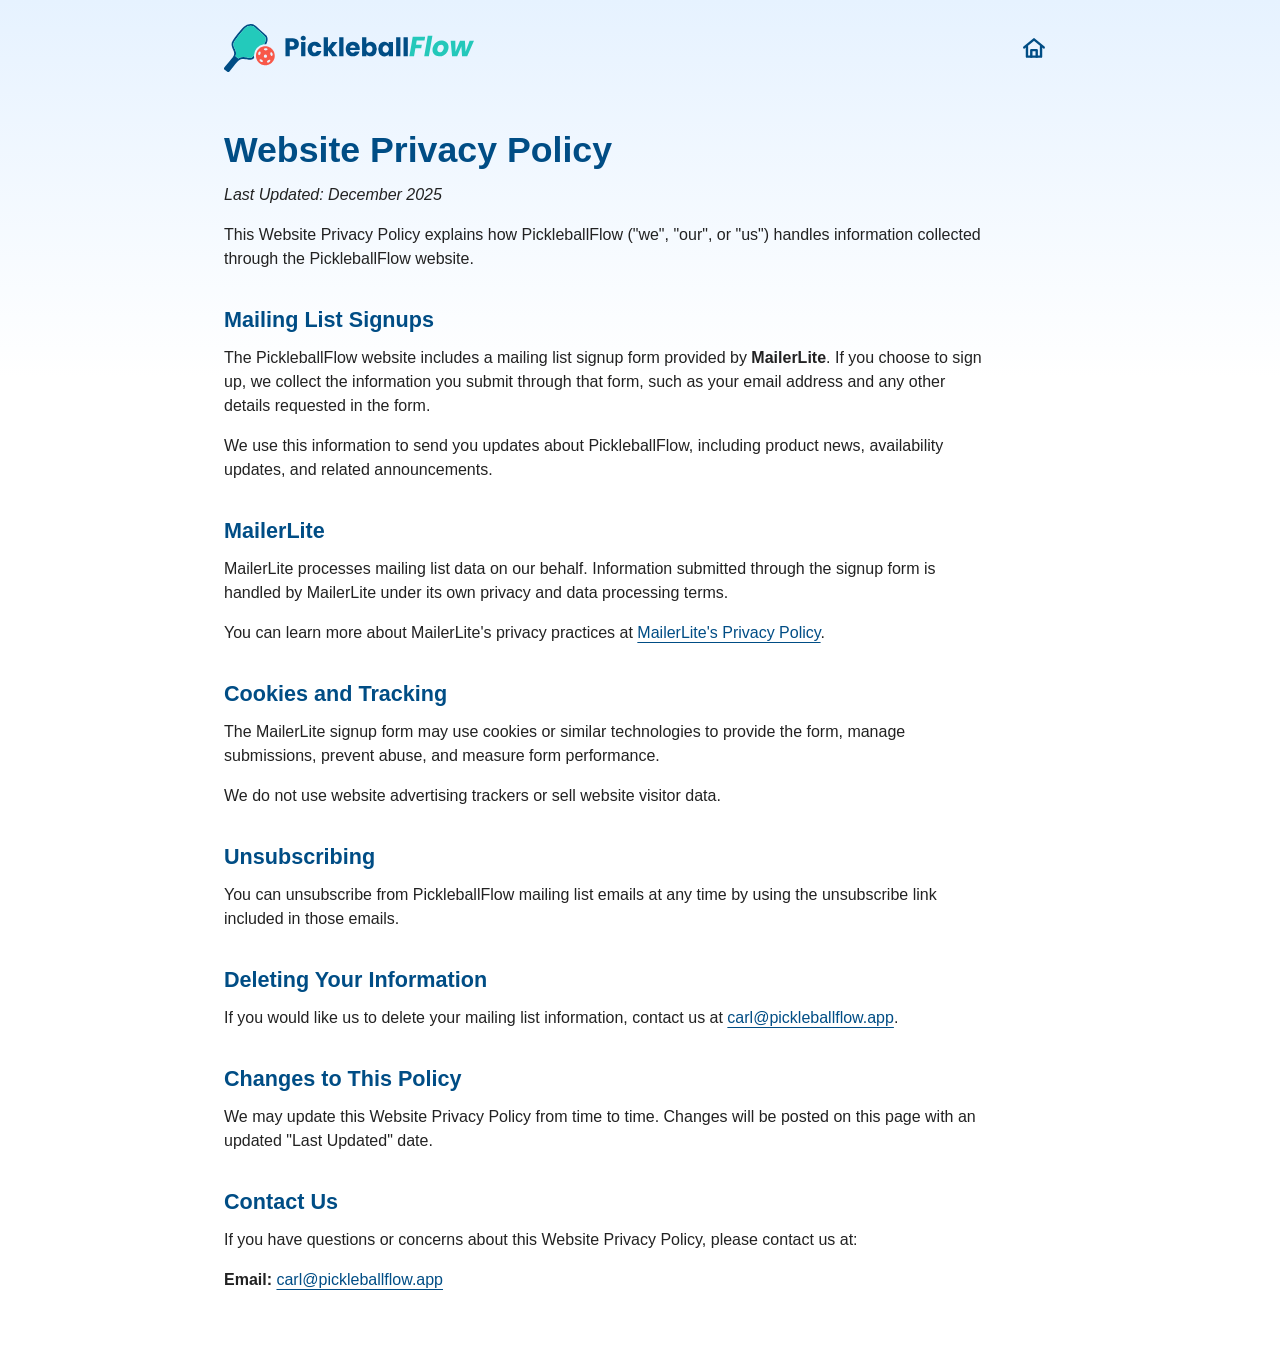
==== privacy-web.html @ 86a2e89a "Add website privacy policy" ====
<!doctype html>
<html lang="en">
  <head>
    <meta charset="utf-8">
    <meta name="viewport" content="width=device-width, initial-scale=1">
    <title>Website Privacy Policy | PickleballFlow</title>
    <meta
      name="description"
      content="PickleballFlow website privacy policy."
    >
    <meta name="theme-color" content="#004d85">

    <meta property="og:title" content="PickleballFlow Website Privacy Policy">
    <meta
      property="og:description"
      content="How the PickleballFlow website handles mailing list signups."
    >
    <meta property="og:type" content="website">
    <meta property="og:url" content="https://pickleballflow.app/privacy-web">
    <meta property="og:image" content="https://pickleballflow.app/assets/favicon.png">

    <link rel="icon" href="assets/favicon.png" type="image/png">
    <link rel="apple-touch-icon" href="assets/favicon.png">
    <link rel="stylesheet" href="styles.css">
  </head>
  <body>
    <header class="legal-header">
      <a href="index.html" aria-label="PickleballFlow home">
        <img
          class="legal-logo"
          src="assets/logo.svg"
          alt="PickleballFlow"
          width="818"
          height="155"
        >
      </a>
      <a class="close-link" href="index.html" aria-label="Back to PickleballFlow home">
        <svg class="home-icon" viewBox="0 0 24 24" aria-hidden="true" focusable="false">
          <path d="M3 11.5 12 4l9 7.5"></path>
          <path d="M5.5 10.5V20h13v-9.5"></path>
          <path d="M9.5 20v-6h5v6"></path>
        </svg>
      </a>
    </header>

    <main class="legal-page">
      <article class="legal-content">
        <h1>Website Privacy Policy</h1>

        <p class="last-updated">Last Updated: December 2025</p>

        <p>This Website Privacy Policy explains how PickleballFlow ("we", "our", or "us") handles information collected through the PickleballFlow website.</p>

        <h2>Mailing List Signups</h2>

        <p>The PickleballFlow website includes a mailing list signup form provided by <strong>MailerLite</strong>. If you choose to sign up, we collect the information you submit through that form, such as your email address and any other details requested in the form.</p>

        <p>We use this information to send you updates about PickleballFlow, including product news, availability updates, and related announcements.</p>

        <h2>MailerLite</h2>

        <p>MailerLite processes mailing list data on our behalf. Information submitted through the signup form is handled by MailerLite under its own privacy and data processing terms.</p>

        <p>You can learn more about MailerLite's privacy practices at <a href="https://www.mailerlite.com/legal/privacy-policy">MailerLite's Privacy Policy</a>.</p>

        <h2>Cookies and Tracking</h2>

        <p>The MailerLite signup form may use cookies or similar technologies to provide the form, manage submissions, prevent abuse, and measure form performance.</p>

        <p>We do not use website advertising trackers or sell website visitor data.</p>

        <h2>Unsubscribing</h2>

        <p>You can unsubscribe from PickleballFlow mailing list emails at any time by using the unsubscribe link included in those emails.</p>

        <h2>Deleting Your Information</h2>

        <p>If you would like us to delete your mailing list information, contact us at <a href="mailto:carl@pickleballflow.app">carl@pickleballflow.app</a>.</p>

        <h2>Changes to This Policy</h2>

        <p>We may update this Website Privacy Policy from time to time. Changes will be posted on this page with an updated "Last Updated" date.</p>

        <h2>Contact Us</h2>

        <p>If you have questions or concerns about this Website Privacy Policy, please contact us at:</p>
        <p><strong>Email:</strong> <a href="mailto:carl@pickleballflow.app">carl@pickleballflow.app</a></p>
      </article>
    </main>

    <script>
      const legalHeader = document.querySelector('.legal-header');

      function updateHeaderSize() {
        legalHeader.classList.toggle('is-compact', window.scrollY > 24);
      }

      updateHeaderSize();
      window.addEventListener('scroll', updateHeaderSize, { passive: true });
    </script>
  </body>
</html>
---- styles.css ----
:root {
  --color-navy: #004d85;
  --color-teal: #23cabb;
  --color-coral: #f85849;
  --color-light-blue: #e6f2ff;
  --color-white: #ffffff;
  --color-text: #000000;
  --color-muted: #666666;
  --color-border: #e0e0e0;
  --focus-ring: 0 0 0 4px rgba(35, 202, 187, 0.35);
  --legal-header-height: 96px;
}

* {
  box-sizing: border-box;
}

html {
  min-height: 100%;
}

body {
  min-height: 100vh;
  margin: 0;
  color: var(--color-text);
  background: var(--color-white);
  font-family: -apple-system, BlinkMacSystemFont, "Segoe UI", sans-serif;
  line-height: 1.5;
}

body::before {
  position: fixed;
  inset: 0;
  z-index: -1;
  content: "";
  background:
    linear-gradient(180deg, var(--color-light-blue) 0%, var(--color-white) 42%);
}

a {
  color: var(--color-navy);
  text-decoration-thickness: 1px;
  text-underline-offset: 0.22em;
}

a:hover {
  color: #003d6a;
}

a:focus-visible {
  outline: 2px solid var(--color-navy);
  outline-offset: 4px;
  box-shadow: var(--focus-ring);
}

.page-shell {
  position: relative;
  display: grid;
  min-height: 100svh;
  padding: 24px;
  place-items: center;
}

.hero-contact {
  position: absolute;
  top: 24px;
  right: 24px;
  z-index: 1;
  color: var(--color-muted);
  font-size: 0.92rem;
}

.hero-contact:hover {
  color: var(--color-navy);
}

.hero {
  display: grid;
  width: min(100%, 720px);
  justify-items: center;
  text-align: center;
}

.brand-logo {
  display: block;
  width: min(100%, 560px);
  height: auto;
}

.tagline {
  max-width: 36rem;
  margin: 28px 0 18px;
  color: var(--color-navy);
  font-family: "Poppins", -apple-system, BlinkMacSystemFont, "Segoe UI", sans-serif;
  font-size: clamp(1.2rem, 1rem + 0.8vw, 1.5rem);
  font-weight: 600;
  letter-spacing: 0;
}

.tagline span {
  display: block;
}

.store-link {
  display: inline-flex;
  border-radius: 6px;
}

.store-badge {
  display: block;
  width: min(180px, 52vw);
  height: auto;
}

.waitlist-form {
  width: 100%;
  margin-top: 0;
}

.waitlist-form .ml-embedded {
  width: 100%;
}

.legal-header {
  position: fixed;
  top: 0;
  right: 0;
  left: 0;
  z-index: 10;
  display: flex;
  min-height: var(--legal-header-height);
  align-items: center;
  justify-content: space-between;
  gap: 24px;
  padding: 18px max(24px, calc((100vw - 880px) / 2 + 24px));
  background: transparent;
  transition:
    min-height 180ms ease,
    padding 180ms ease,
    box-shadow 180ms ease,
    background-color 180ms ease,
    backdrop-filter 180ms ease;
}

.legal-header a {
  display: inline-flex;
  border-radius: 6px;
}

.legal-header.is-compact {
  min-height: 64px;
  padding-top: 10px;
  padding-bottom: 10px;
  background: rgba(255, 255, 255, 0.94);
  backdrop-filter: blur(12px);
  box-shadow: 0 8px 24px rgba(0, 77, 133, 0.1);
}

.close-link {
  flex: 0 0 auto;
  align-items: center;
  justify-content: center;
  width: 44px;
  height: 44px;
  color: var(--color-navy);
  text-decoration: none;
}

.close-link:hover {
  color: var(--color-coral);
}

.home-icon {
  display: block;
  width: 26px;
  height: 26px;
  fill: none;
  stroke: currentColor;
  stroke-linecap: round;
  stroke-linejoin: round;
  stroke-width: 2.2;
  transition:
    width 180ms ease,
    height 180ms ease;
}

.legal-header.is-compact .home-icon {
  width: 23px;
  height: 23px;
}

.legal-logo {
  display: block;
  width: min(250px, 68vw);
  height: auto;
  transition: width 180ms ease;
}

.legal-header.is-compact .legal-logo {
  width: min(180px, 56vw);
}

.legal-page {
  width: min(100%, 880px);
  margin: 0 auto;
  padding: calc(var(--legal-header-height) + 34px) 24px 56px;
}

.legal-content {
  max-width: 760px;
}

.legal-content h1 {
  margin: 0 0 12px;
  color: var(--color-navy);
  font-size: clamp(1.65rem, 1.35rem + 1.1vw, 2.25rem);
  line-height: 1.15;
  letter-spacing: 0;
}

.legal-content h2 {
  margin: 36px 0 12px;
  color: var(--color-navy);
  font-size: 1.35rem;
  line-height: 1.25;
  letter-spacing: 0;
}

.legal-content h3 {
  margin: 24px 0 8px;
  color: var(--color-text);
  font-size: 1.05rem;
  line-height: 1.3;
  letter-spacing: 0;
}

.legal-content p,
.legal-content li {
  color: #222222;
  font-size: 1rem;
}

.legal-content p {
  margin: 0 0 16px;
}

.legal-content ul {
  margin: 0 0 20px;
  padding-left: 1.35rem;
}

.legal-content li {
  margin: 8px 0;
}

.legal-content strong {
  font-weight: 700;
}

.last-updated {
  color: var(--color-muted);
  font-style: italic;
}

.visually-hidden {
  position: absolute;
  width: 1px;
  height: 1px;
  padding: 0;
  margin: -1px;
  overflow: hidden;
  clip: rect(0 0 0 0);
  white-space: nowrap;
  border: 0;
}

@media (min-width: 768px) {
  .page-shell {
    padding: 48px;
  }

  .hero-contact {
    top: 32px;
    right: 48px;
  }

}

@media (max-width: 420px) {
  :root {
    --legal-header-height: 82px;
  }

  .page-shell {
    padding: 24px;
  }

  .hero-contact {
    top: 18px;
    right: 18px;
  }

  .brand-logo {
    width: min(100%, 330px);
  }

  .tagline {
    margin-top: 24px;
  }

  .tagline span {
    display: inline;
  }

  .legal-header {
    padding: 14px 18px;
  }

  .legal-header.is-compact {
    min-height: 58px;
    padding-top: 10px;
    padding-bottom: 8px;
  }

  .legal-logo {
    width: min(230px, 70vw);
  }

  .legal-header.is-compact .legal-logo {
    width: min(170px, 56vw);
  }

  .legal-page {
    padding-top: calc(var(--legal-header-height) + 28px);
  }
}
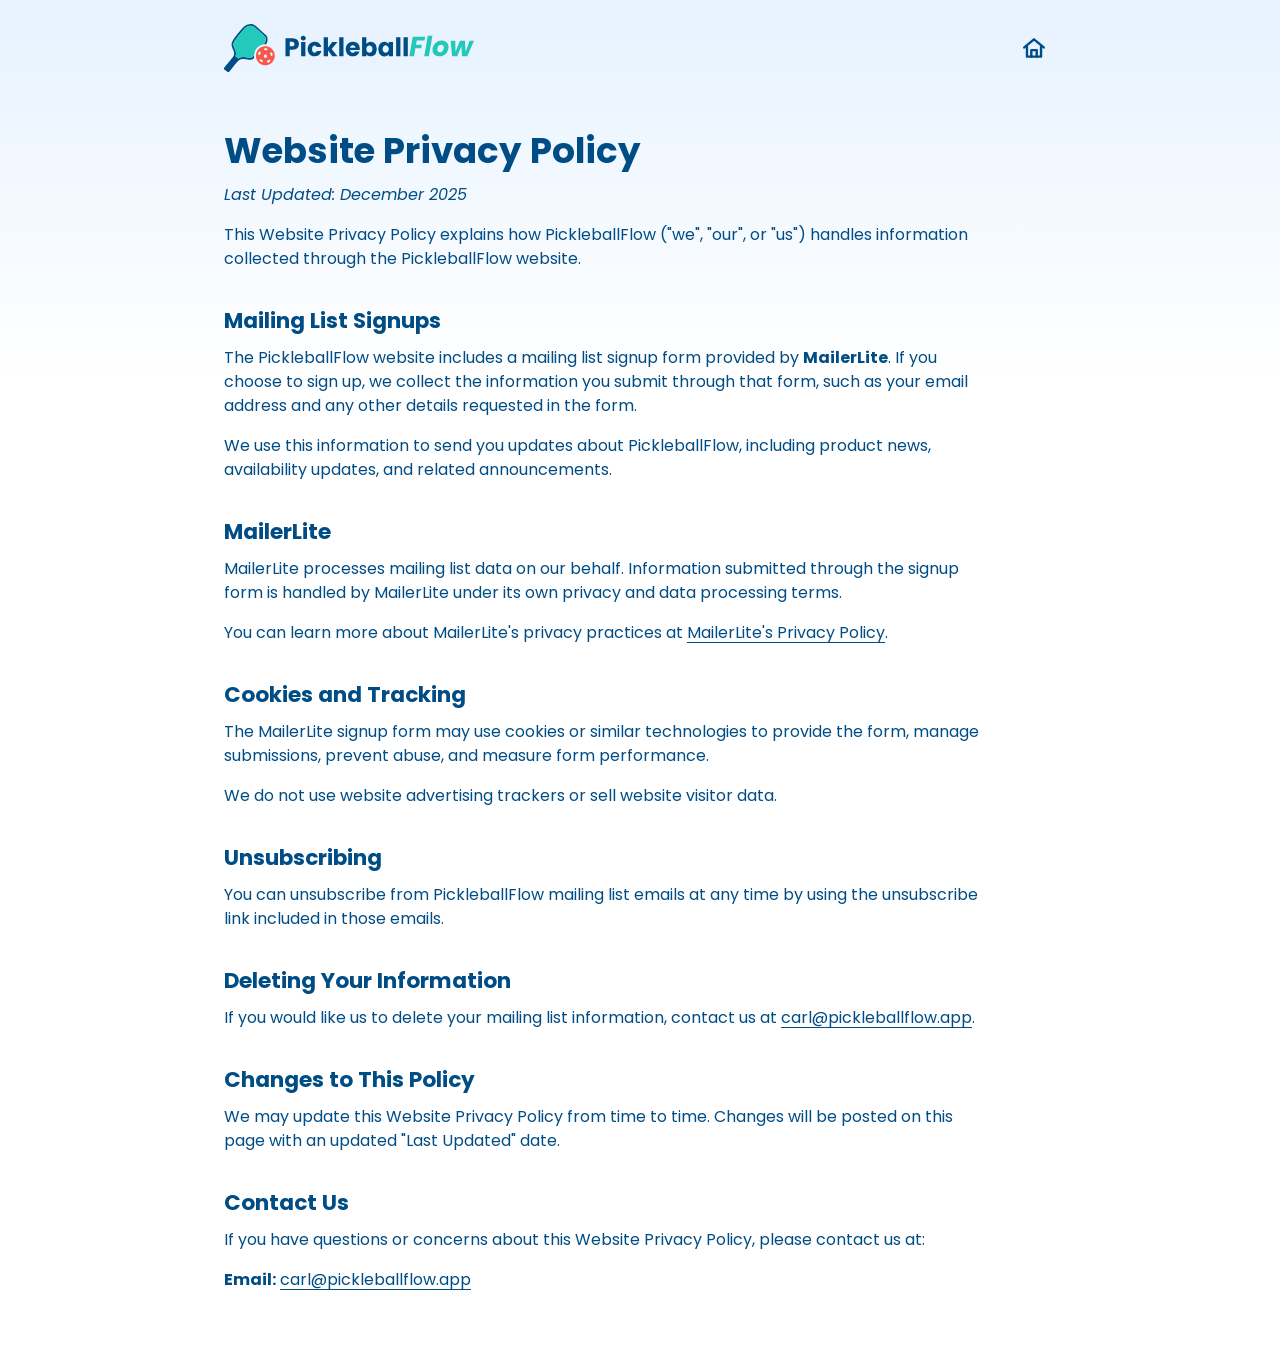
==== commit 3c0b51c6: "Update landing page and SEO metadata" ====
--- a/privacy-web.html
+++ b/privacy-web.html
@@ -21,6 +21,9 @@
 
     <link rel="icon" href="assets/favicon.png" type="image/png">
     <link rel="apple-touch-icon" href="assets/favicon.png">
+    <link rel="preconnect" href="https://fonts.googleapis.com">
+    <link rel="preconnect" href="https://fonts.gstatic.com" crossorigin>
+    <link href="https://fonts.googleapis.com/css2?family=Poppins:wght@400;600;700&display=swap" rel="stylesheet">
     <link rel="stylesheet" href="styles.css">
   </head>
   <body>
--- a/styles.css
+++ b/styles.css
@@ -4,8 +4,8 @@
   --color-coral: #f85849;
   --color-light-blue: #e6f2ff;
   --color-white: #ffffff;
-  --color-text: #000000;
-  --color-muted: #666666;
+  --color-text: var(--color-navy);
+  --color-muted: rgba(0, 77, 133, 0.72);
   --color-border: #e0e0e0;
   --focus-ring: 0 0 0 4px rgba(35, 202, 187, 0.35);
   --legal-header-height: 96px;
@@ -24,7 +24,7 @@
   margin: 0;
   color: var(--color-text);
   background: var(--color-white);
-  font-family: -apple-system, BlinkMacSystemFont, "Segoe UI", sans-serif;
+  font-family: "Poppins", -apple-system, BlinkMacSystemFont, "Segoe UI", sans-serif;
   line-height: 1.5;
 }
 
@@ -57,7 +57,7 @@
   position: relative;
   display: grid;
   min-height: 100svh;
-  padding: 24px;
+  padding: 56px 24px 24px;
   place-items: center;
 }
 
@@ -91,7 +91,6 @@
   max-width: 36rem;
   margin: 28px 0 18px;
   color: var(--color-navy);
-  font-family: "Poppins", -apple-system, BlinkMacSystemFont, "Segoe UI", sans-serif;
   font-size: clamp(1.2rem, 1rem + 0.8vw, 1.5rem);
   font-weight: 600;
   letter-spacing: 0;
@@ -119,6 +118,115 @@
 
 .waitlist-form .ml-embedded {
   width: 100%;
+}
+
+.play-store-gallery {
+  width: min(100%, 980px);
+  margin-top: 42px;
+}
+
+.gallery-intro {
+  width: min(100%, 560px);
+  margin: 0 auto 20px;
+}
+
+.gallery-intro h2 {
+  margin: 0;
+  color: var(--color-navy);
+  font-size: clamp(1.25rem, 1.05rem + 0.7vw, 1.6rem);
+  font-weight: 600;
+  line-height: 1.2;
+  letter-spacing: 0;
+}
+
+.gallery-intro p {
+  margin: 8px 0 0;
+  color: var(--color-text);
+  font-size: 1rem;
+  line-height: 1.5;
+}
+
+.waitlist-form .ml-form-embedContainer,
+.waitlist-form .ml-form-embedContainer p,
+.waitlist-form .ml-form-embedContainer span,
+.waitlist-form .ml-form-embedContainer a,
+.waitlist-form .ml-form-embedContainer input,
+.waitlist-form .ml-form-embedContainer button {
+  color: var(--color-text) !important;
+  font-family: "Poppins", -apple-system, BlinkMacSystemFont, "Segoe UI", sans-serif !important;
+  font-size: 1rem !important;
+  line-height: 1.5 !important;
+}
+
+.waitlist-form .ml-form-embedContainer p {
+  margin-block: 0 1rem !important;
+}
+
+.waitlist-form .ml-form-embedContainer input {
+  font-weight: 400 !important;
+}
+
+.waitlist-form .ml-form-embedContainer button {
+  font-weight: 700 !important;
+}
+
+.waitlist-form .ml-form-embedContainer .ml-form-formContent input.form-control {
+  color: var(--color-text) !important;
+  font-family: "Poppins", -apple-system, BlinkMacSystemFont, "Segoe UI", sans-serif !important;
+  font-size: 1rem !important;
+  line-height: 1.5 !important;
+}
+
+.waitlist-form .ml-form-embedContainer .ml-form-embedSubmit button.primary {
+  color: var(--color-white) !important;
+  font-family: "Poppins", -apple-system, BlinkMacSystemFont, "Segoe UI", sans-serif !important;
+  font-size: 1rem !important;
+  line-height: 1.5 !important;
+}
+
+#mlb2-41689572.ml-form-embedContainer .ml-form-embedWrapper .ml-form-embedBody .ml-form-formContent input.form-control {
+  color: var(--color-text) !important;
+  font-family: "Poppins", -apple-system, BlinkMacSystemFont, "Segoe UI", sans-serif !important;
+  font-size: 1rem !important;
+  line-height: 1.5 !important;
+}
+
+.waitlist-form #mlb2-41689572.ml-form-embedContainer .ml-form-embedWrapper .ml-form-embedBody .ml-block-form .ml-form-embedSubmit button.primary {
+  color: var(--color-white) !important;
+  font-family: "Poppins", -apple-system, BlinkMacSystemFont, "Segoe UI", sans-serif !important;
+  font-size: 1rem !important;
+  line-height: 1.5 !important;
+}
+
+.waitlist-form .ml-form-embedPermissions p,
+.waitlist-form .ml-form-embedPermissions span,
+.waitlist-form .ml-form-embedPermissions a {
+  font-size: 0.875rem !important;
+  line-height: 1.55 !important;
+}
+
+.screenshot-list {
+  display: grid;
+  grid-template-columns: repeat(2, minmax(0, 1fr));
+  gap: 16px;
+  padding: 0;
+  margin: 0;
+  list-style: none;
+}
+
+.screenshot-list li {
+  min-width: 0;
+}
+
+.screenshot-list img {
+  display: block;
+  width: 100%;
+  height: auto;
+  border-radius: 8px;
+  background: var(--color-white);
+  box-shadow:
+    0 20px 42px rgba(0, 77, 133, 0.16),
+    0 0 0 1px rgba(0, 77, 133, 0.08);
 }
 
 .legal-header {
@@ -236,7 +344,7 @@
 
 .legal-content p,
 .legal-content li {
-  color: #222222;
+  color: var(--color-text);
   font-size: 1rem;
 }
 
@@ -276,14 +384,30 @@
 
 @media (min-width: 768px) {
   .page-shell {
-    padding: 48px;
+    padding: 88px 48px 48px;
   }
 
   .hero-contact {
-    top: 32px;
-    right: 48px;
-  }
-
+    top: 34px;
+    right: max(48px, calc((100vw - 1040px) / 2 + 48px));
+  }
+
+  .hero {
+    width: min(100%, 1040px);
+  }
+
+  .play-store-gallery {
+    margin-top: 52px;
+  }
+
+  .gallery-intro {
+    margin-bottom: 24px;
+  }
+
+  .screenshot-list {
+    grid-template-columns: repeat(4, minmax(0, 1fr));
+    gap: 20px;
+  }
 }
 
 @media (max-width: 420px) {
@@ -296,8 +420,10 @@
   }
 
   .hero-contact {
-    top: 18px;
-    right: 18px;
+    position: static;
+    justify-self: center;
+    margin-top: 28px;
+    order: 2;
   }
 
   .brand-logo {
@@ -310,6 +436,30 @@
 
   .tagline span {
     display: inline;
+  }
+
+  .play-store-gallery {
+    margin-top: 32px;
+  }
+
+  .gallery-intro {
+    margin-bottom: 16px;
+  }
+
+  .gallery-intro p {
+    font-size: 0.96rem;
+  }
+
+  .screenshot-list {
+    grid-template-columns: 1fr;
+    gap: 12px;
+  }
+
+  .screenshot-list img {
+    border-radius: 6px;
+    box-shadow:
+      0 12px 28px rgba(0, 77, 133, 0.14),
+      0 0 0 1px rgba(0, 77, 133, 0.07);
   }
 
   .legal-header {
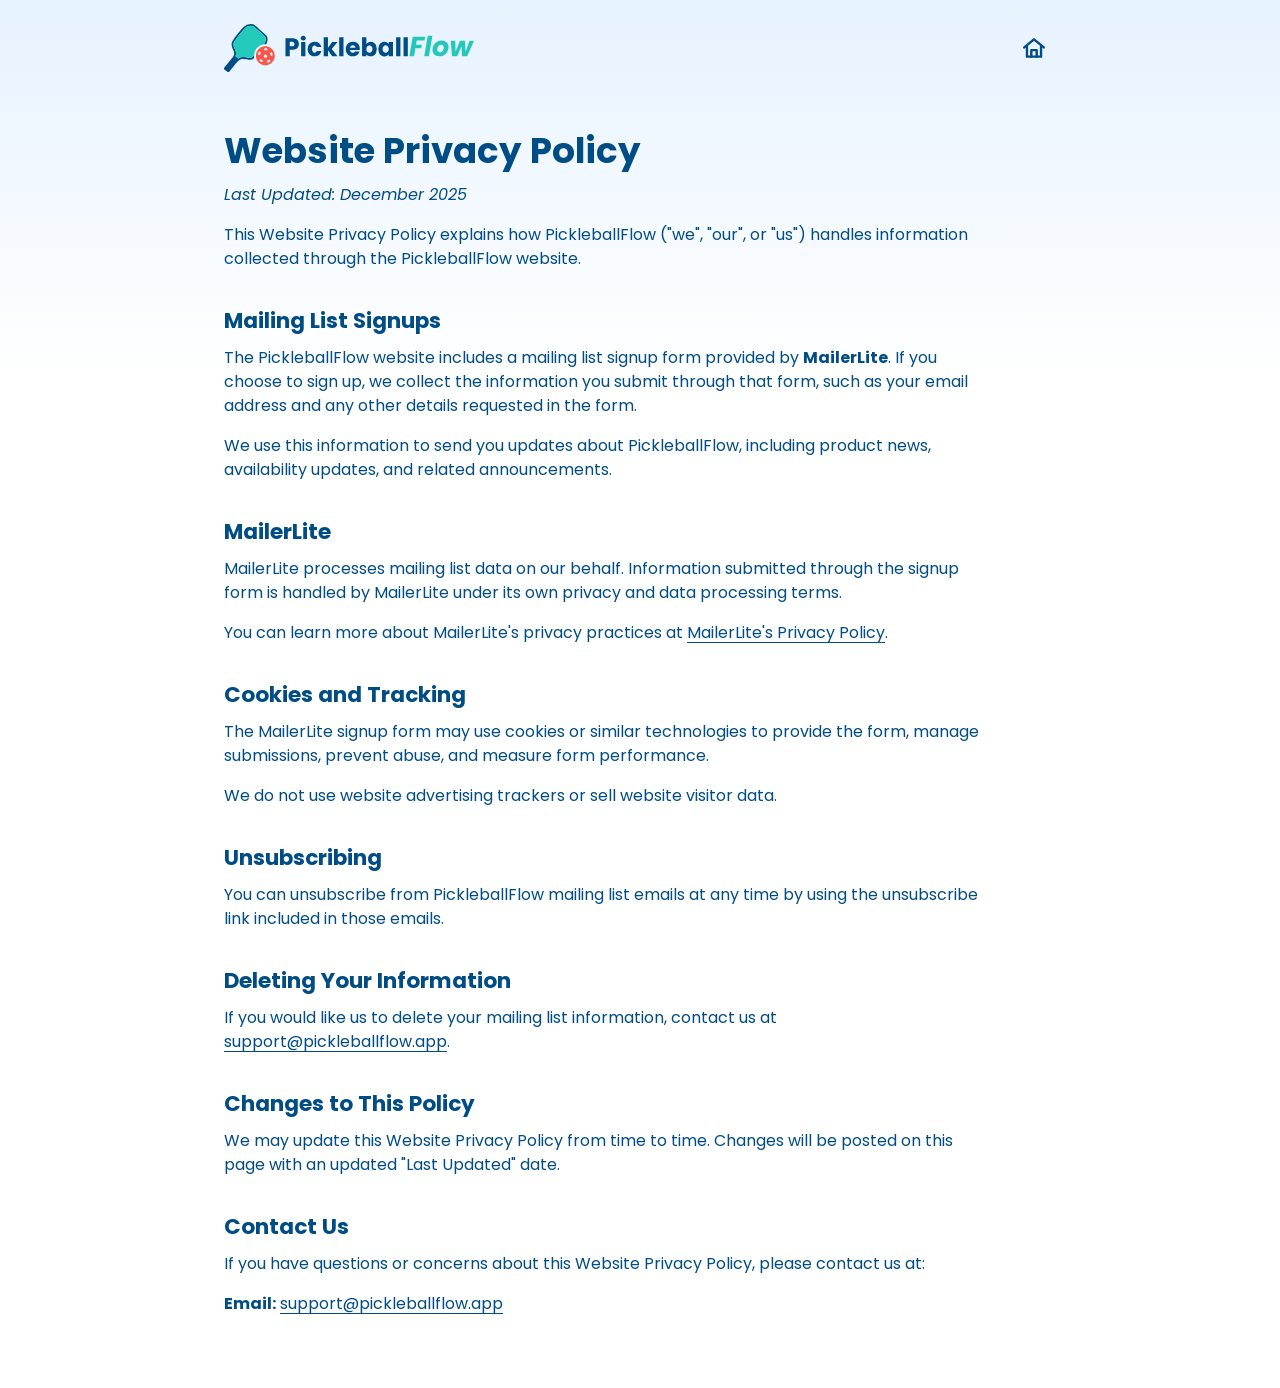
==== commit f95cae65: "Update links, emails, privacy policy, and footer logo opacity - Rename gallery anchor to #app-store-" ====
--- a/privacy-web.html
+++ b/privacy-web.html
@@ -78,7 +78,7 @@
 
         <h2>Deleting Your Information</h2>
 
-        <p>If you would like us to delete your mailing list information, contact us at <a href="mailto:carl@pickleballflow.app">carl@pickleballflow.app</a>.</p>
+        <p>If you would like us to delete your mailing list information, contact us at <a href="mailto:support@pickleballflow.app">support@pickleballflow.app</a>.</p>
 
         <h2>Changes to This Policy</h2>
 
@@ -87,7 +87,7 @@
         <h2>Contact Us</h2>
 
         <p>If you have questions or concerns about this Website Privacy Policy, please contact us at:</p>
-        <p><strong>Email:</strong> <a href="mailto:carl@pickleballflow.app">carl@pickleballflow.app</a></p>
+        <p><strong>Email:</strong> <a href="mailto:support@pickleballflow.app">support@pickleballflow.app</a></p>
       </article>
     </main>
 
--- a/styles.css
+++ b/styles.css
@@ -77,6 +77,7 @@
 .hero {
   display: grid;
   width: min(100%, 720px);
+  min-width: 0;
   justify-items: center;
   text-align: center;
 }
@@ -122,6 +123,7 @@
 
 .play-store-gallery {
   width: min(100%, 980px);
+  min-width: 0;
   margin-top: 42px;
 }
 
@@ -205,28 +207,118 @@
   line-height: 1.55 !important;
 }
 
-.screenshot-list {
-  display: grid;
-  grid-template-columns: repeat(2, minmax(0, 1fr));
-  gap: 16px;
+/* One screenshot in focus at a time — identical behaviour at every width. */
+.screenshot-carousel {
+  position: relative;
+  width: 100%;
+  min-width: 0;
+  /* Width of the focused screenshot; arrows are positioned from this too. */
+  --shot-w: min(74vw, 300px);
+}
+
+.screenshot-track {
+  display: flex;
+  margin: 0;
   padding: 0;
-  margin: 0;
   list-style: none;
-}
-
-.screenshot-list li {
+  overflow-x: auto;
+  scroll-snap-type: x mandatory;
+  -webkit-overflow-scrolling: touch;
+  scrollbar-width: none;
+}
+
+.screenshot-track::-webkit-scrollbar {
+  display: none;
+}
+
+.screenshot-slide {
+  flex: 0 0 100%;
   min-width: 0;
-}
-
-.screenshot-list img {
+  display: flex;
+  justify-content: center;
+  padding: 8px 0 4px;
+  scroll-snap-align: center;
+}
+
+.screenshot-slide img {
   display: block;
-  width: 100%;
+  width: var(--shot-w);
   height: auto;
-  border-radius: 8px;
+  border-radius: 12px;
   background: var(--color-white);
+  box-shadow: 0 0 0 1px rgba(0, 77, 133, 0.05);
+}
+
+.carousel-arrow {
+  position: absolute;
+  top: 50%;
+  transform: translateY(-50%);
+  z-index: 2;
+  display: flex;
+  align-items: center;
+  justify-content: center;
+  width: 44px;
+  height: 44px;
+  padding: 0;
+  border: 0;
+  border-radius: 999px;
+  background: var(--color-white);
+  color: var(--color-navy);
+  font-size: 1.6rem;
+  line-height: 1;
+  cursor: pointer;
   box-shadow:
-    0 20px 42px rgba(0, 77, 133, 0.16),
+    0 8px 20px rgba(0, 77, 133, 0.22),
     0 0 0 1px rgba(0, 77, 133, 0.08);
+  transition: opacity 0.2s ease, transform 0.2s ease;
+}
+
+.carousel-arrow span {
+  margin-top: -3px;
+}
+
+/* Sit just outside the focused screenshot, but never closer than 4px to the
+   carousel edge (so they can't be clipped on narrow screens). */
+.carousel-arrow--prev {
+  right: min(calc(50% + var(--shot-w) / 2 + 10px), calc(100% - 48px));
+}
+
+.carousel-arrow--next {
+  left: min(calc(50% + var(--shot-w) / 2 + 10px), calc(100% - 48px));
+}
+
+.carousel-arrow:hover {
+  transform: translateY(-50%) scale(1.05);
+}
+
+/* Edge state stays clickable (clamped no-op) so clicks never fall through
+   to the screenshot behind the button. */
+.carousel-arrow.is-edge {
+  opacity: 0;
+  pointer-events: none;
+}
+
+.carousel-dots {
+  display: flex;
+  justify-content: center;
+  gap: 8px;
+  margin-top: 16px;
+}
+
+.carousel-dot {
+  width: 8px;
+  height: 8px;
+  padding: 0;
+  border: 0;
+  border-radius: 999px;
+  background: rgba(0, 77, 133, 0.22);
+  cursor: pointer;
+  transition: background 0.2s ease, transform 0.2s ease;
+}
+
+.carousel-dot.is-active {
+  background: var(--color-navy);
+  transform: scale(1.3);
 }
 
 .legal-header {
@@ -370,6 +462,95 @@
   font-style: italic;
 }
 
+.scroll-cue {
+  display: flex;
+  align-items: center;
+  justify-content: center;
+  width: 36px;
+  height: 36px;
+  margin-top: 8px;
+  color: var(--color-muted);
+  text-decoration: none;
+  animation: scroll-cue-bounce 2s ease-in-out infinite;
+}
+
+.scroll-cue svg {
+  width: 24px;
+  height: 24px;
+}
+
+.scroll-cue:hover {
+  color: var(--color-navy);
+}
+
+@keyframes scroll-cue-bounce {
+  0%, 100% { transform: translateY(0); }
+  50% { transform: translateY(5px); }
+}
+
+.site-footer {
+  border-top: 1px solid rgba(0, 77, 133, 0.1);
+  background: rgba(230, 242, 255, 0.4);
+}
+
+.site-footer-inner {
+  display: flex;
+  flex-direction: column;
+  align-items: center;
+  gap: 20px;
+  width: min(100%, 880px);
+  margin: 0 auto;
+  padding: 40px 24px 36px;
+}
+
+.site-footer-logo {
+  display: block;
+  width: 140px;
+  height: auto;
+  opacity: 0.9;
+  transition: opacity 0.2s ease;
+}
+
+.site-footer-logo:hover {
+  opacity: 1;
+}
+
+.site-footer-nav {
+  display: flex;
+  align-items: center;
+  gap: 10px;
+  flex-wrap: wrap;
+  justify-content: center;
+}
+
+.site-footer-nav a {
+  color: var(--color-muted);
+  font-size: 0.875rem;
+  font-weight: 600;
+  letter-spacing: 0.02em;
+  text-decoration: none;
+  transition: color 0.15s ease;
+}
+
+.site-footer-nav a:hover {
+  color: var(--color-navy);
+}
+
+.site-footer-sep {
+  display: inline-block;
+  width: 3px;
+  height: 3px;
+  border-radius: 50%;
+  background: rgba(0, 77, 133, 0.25);
+}
+
+.site-footer-copy {
+  margin: 0;
+  color: rgba(0, 77, 133, 0.38);
+  font-size: 0.8rem;
+  letter-spacing: 0.01em;
+}
+
 .visually-hidden {
   position: absolute;
   width: 1px;
@@ -403,11 +584,6 @@
   .gallery-intro {
     margin-bottom: 24px;
   }
-
-  .screenshot-list {
-    grid-template-columns: repeat(4, minmax(0, 1fr));
-    gap: 20px;
-  }
 }
 
 @media (max-width: 420px) {
@@ -450,16 +626,13 @@
     font-size: 0.96rem;
   }
 
-  .screenshot-list {
-    grid-template-columns: 1fr;
-    gap: 12px;
-  }
-
-  .screenshot-list img {
-    border-radius: 6px;
-    box-shadow:
-      0 12px 28px rgba(0, 77, 133, 0.14),
-      0 0 0 1px rgba(0, 77, 133, 0.07);
+  .screenshot-carousel {
+    --shot-w: min(78vw, 280px);
+  }
+
+  .screenshot-slide img {
+    border-radius: 10px;
+    box-shadow: 0 0 0 1px rgba(0, 77, 133, 0.05);
   }
 
   .legal-header {
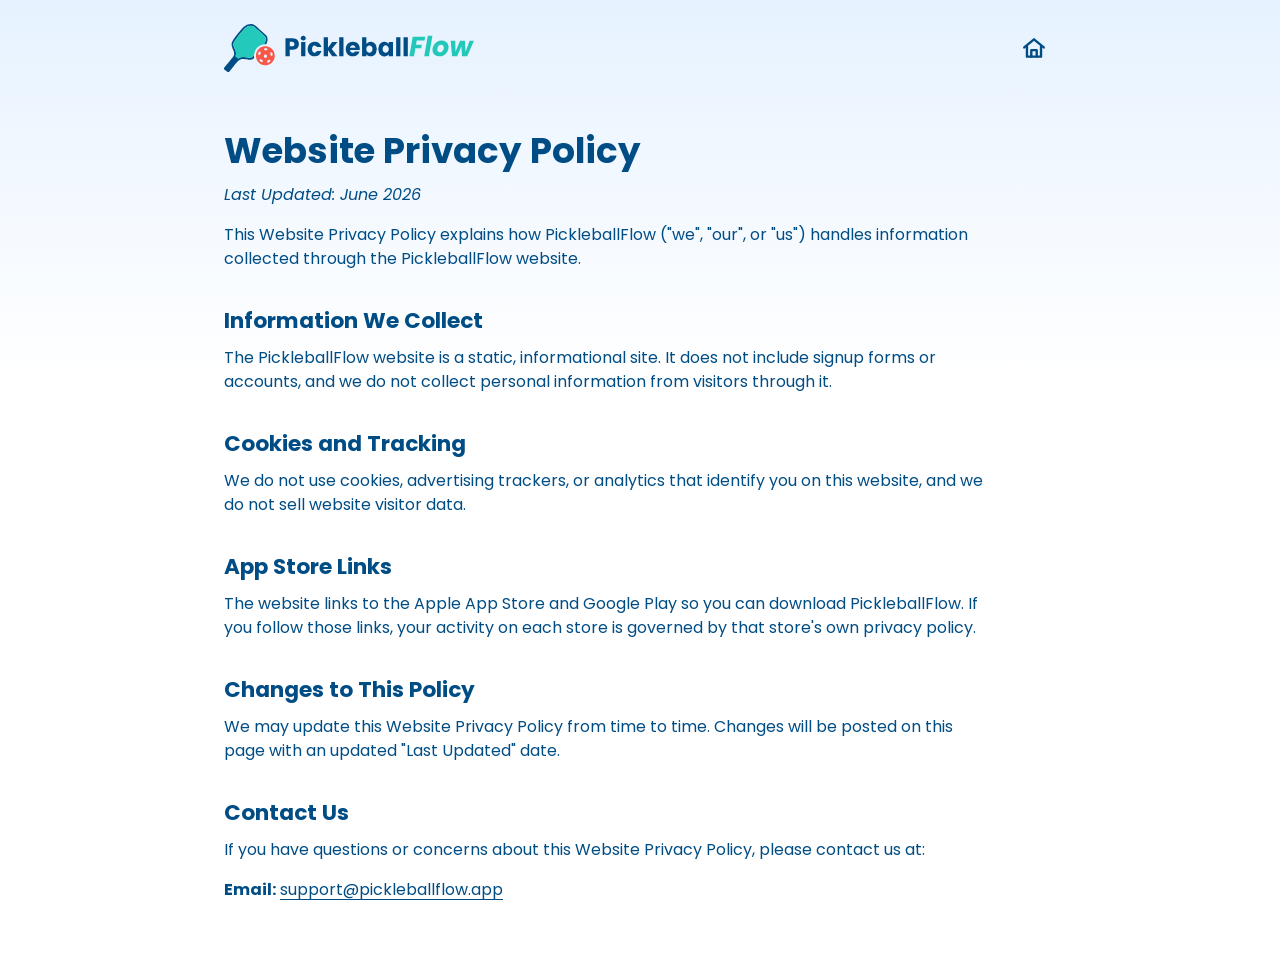
==== commit 663e023c: "Add App Store badge, remove waitlist, add Ko-fi button - Add App Store badge next to Google Play on " ====
--- a/privacy-web.html
+++ b/privacy-web.html
@@ -13,7 +13,7 @@
     <meta property="og:title" content="PickleballFlow Website Privacy Policy">
     <meta
       property="og:description"
-      content="How the PickleballFlow website handles mailing list signups."
+      content="How the PickleballFlow website handles your information."
     >
     <meta property="og:type" content="website">
     <meta property="og:url" content="https://pickleballflow.app/privacy-web">
@@ -50,35 +50,21 @@
       <article class="legal-content">
         <h1>Website Privacy Policy</h1>
 
-        <p class="last-updated">Last Updated: December 2025</p>
+        <p class="last-updated">Last Updated: June 2026</p>
 
         <p>This Website Privacy Policy explains how PickleballFlow ("we", "our", or "us") handles information collected through the PickleballFlow website.</p>
 
-        <h2>Mailing List Signups</h2>
+        <h2>Information We Collect</h2>
 
-        <p>The PickleballFlow website includes a mailing list signup form provided by <strong>MailerLite</strong>. If you choose to sign up, we collect the information you submit through that form, such as your email address and any other details requested in the form.</p>
-
-        <p>We use this information to send you updates about PickleballFlow, including product news, availability updates, and related announcements.</p>
-
-        <h2>MailerLite</h2>
-
-        <p>MailerLite processes mailing list data on our behalf. Information submitted through the signup form is handled by MailerLite under its own privacy and data processing terms.</p>
-
-        <p>You can learn more about MailerLite's privacy practices at <a href="https://www.mailerlite.com/legal/privacy-policy">MailerLite's Privacy Policy</a>.</p>
+        <p>The PickleballFlow website is a static, informational site. It does not include signup forms or accounts, and we do not collect personal information from visitors through it.</p>
 
         <h2>Cookies and Tracking</h2>
 
-        <p>The MailerLite signup form may use cookies or similar technologies to provide the form, manage submissions, prevent abuse, and measure form performance.</p>
+        <p>We do not use cookies, advertising trackers, or analytics that identify you on this website, and we do not sell website visitor data.</p>
 
-        <p>We do not use website advertising trackers or sell website visitor data.</p>
+        <h2>App Store Links</h2>
 
-        <h2>Unsubscribing</h2>
-
-        <p>You can unsubscribe from PickleballFlow mailing list emails at any time by using the unsubscribe link included in those emails.</p>
-
-        <h2>Deleting Your Information</h2>
-
-        <p>If you would like us to delete your mailing list information, contact us at <a href="mailto:support@pickleballflow.app">support@pickleballflow.app</a>.</p>
+        <p>The website links to the Apple App Store and Google Play so you can download PickleballFlow. If you follow those links, your activity on each store is governed by that store's own privacy policy.</p>
 
         <h2>Changes to This Policy</h2>
 
--- a/styles.css
+++ b/styles.css
@@ -101,6 +101,14 @@
   display: block;
 }
 
+.store-links {
+  display: flex;
+  flex-wrap: wrap;
+  align-items: center;
+  justify-content: center;
+  gap: 12px;
+}
+
 .store-link {
   display: inline-flex;
   border-radius: 6px;
@@ -108,17 +116,17 @@
 
 .store-badge {
   display: block;
-  width: min(180px, 52vw);
-  height: auto;
-}
-
-.waitlist-form {
-  width: 100%;
-  margin-top: 0;
-}
-
-.waitlist-form .ml-embedded {
-  width: 100%;
+  width: auto;
+}
+
+.store-badge--app-store {
+  height: clamp(44px, 12.5vw, 52px);
+}
+
+/* Google's badge carries built-in padding, so it runs taller to match
+   the App Store badge's visual height. */
+.store-badge--google-play {
+  height: clamp(64px, 18vw, 76px);
 }
 
 .play-store-gallery {
@@ -146,65 +154,6 @@
   color: var(--color-text);
   font-size: 1rem;
   line-height: 1.5;
-}
-
-.waitlist-form .ml-form-embedContainer,
-.waitlist-form .ml-form-embedContainer p,
-.waitlist-form .ml-form-embedContainer span,
-.waitlist-form .ml-form-embedContainer a,
-.waitlist-form .ml-form-embedContainer input,
-.waitlist-form .ml-form-embedContainer button {
-  color: var(--color-text) !important;
-  font-family: "Poppins", -apple-system, BlinkMacSystemFont, "Segoe UI", sans-serif !important;
-  font-size: 1rem !important;
-  line-height: 1.5 !important;
-}
-
-.waitlist-form .ml-form-embedContainer p {
-  margin-block: 0 1rem !important;
-}
-
-.waitlist-form .ml-form-embedContainer input {
-  font-weight: 400 !important;
-}
-
-.waitlist-form .ml-form-embedContainer button {
-  font-weight: 700 !important;
-}
-
-.waitlist-form .ml-form-embedContainer .ml-form-formContent input.form-control {
-  color: var(--color-text) !important;
-  font-family: "Poppins", -apple-system, BlinkMacSystemFont, "Segoe UI", sans-serif !important;
-  font-size: 1rem !important;
-  line-height: 1.5 !important;
-}
-
-.waitlist-form .ml-form-embedContainer .ml-form-embedSubmit button.primary {
-  color: var(--color-white) !important;
-  font-family: "Poppins", -apple-system, BlinkMacSystemFont, "Segoe UI", sans-serif !important;
-  font-size: 1rem !important;
-  line-height: 1.5 !important;
-}
-
-#mlb2-41689572.ml-form-embedContainer .ml-form-embedWrapper .ml-form-embedBody .ml-form-formContent input.form-control {
-  color: var(--color-text) !important;
-  font-family: "Poppins", -apple-system, BlinkMacSystemFont, "Segoe UI", sans-serif !important;
-  font-size: 1rem !important;
-  line-height: 1.5 !important;
-}
-
-.waitlist-form #mlb2-41689572.ml-form-embedContainer .ml-form-embedWrapper .ml-form-embedBody .ml-block-form .ml-form-embedSubmit button.primary {
-  color: var(--color-white) !important;
-  font-family: "Poppins", -apple-system, BlinkMacSystemFont, "Segoe UI", sans-serif !important;
-  font-size: 1rem !important;
-  line-height: 1.5 !important;
-}
-
-.waitlist-form .ml-form-embedPermissions p,
-.waitlist-form .ml-form-embedPermissions span,
-.waitlist-form .ml-form-embedPermissions a {
-  font-size: 0.875rem !important;
-  line-height: 1.55 !important;
 }
 
 /* One screenshot in focus at a time — identical behaviour at every width. */
